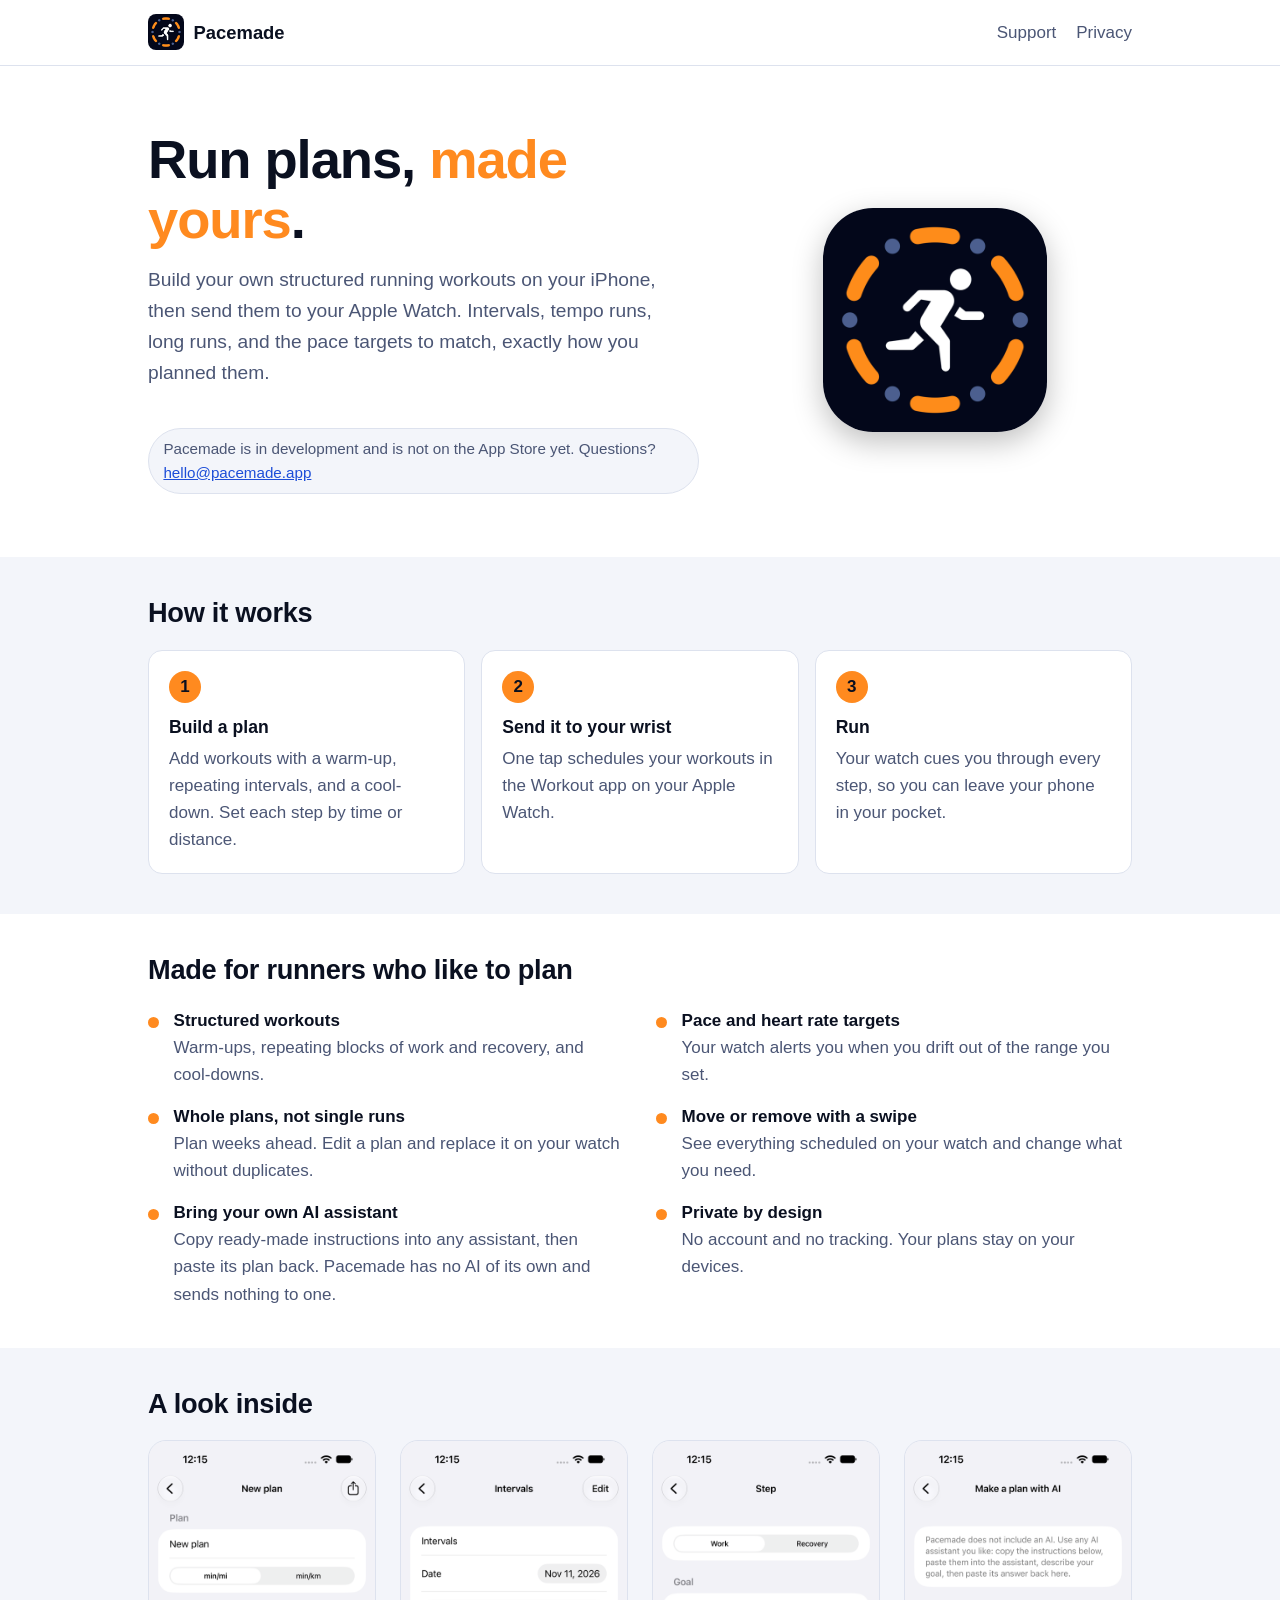
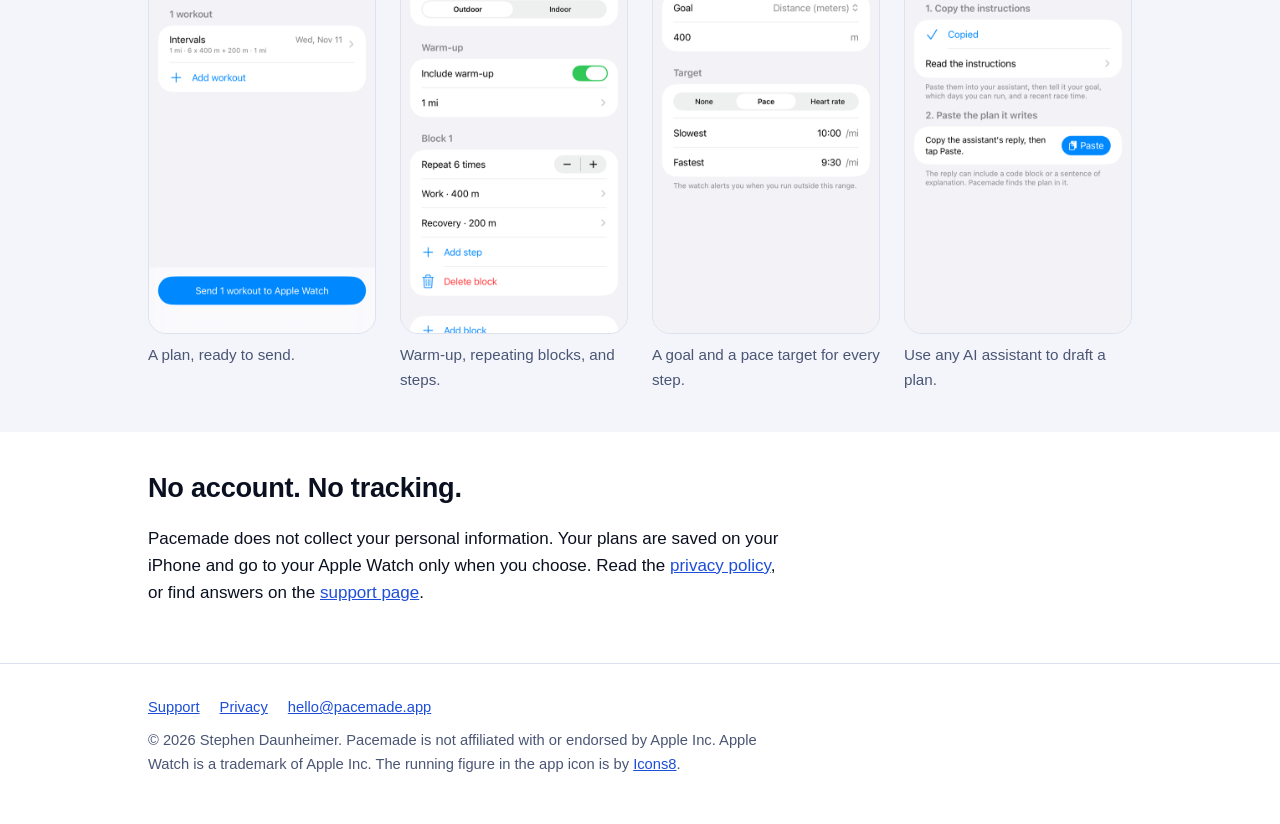
==== index.html @ 79cb8cd3 "Build the pacemade.app site Landing page, support, and privacy policy as plain HTML and CSS with no " ====
<!doctype html>
<html lang="en">
<head>
  <meta charset="utf-8">
  <meta name="viewport" content="width=device-width, initial-scale=1">
  <title>Pacemade: run plans for Apple Watch</title>
  <meta name="description" content="Build your own structured running workouts on your iPhone and send them to your Apple Watch. No account, no tracking.">
  <meta name="theme-color" content="#0a1020">
  <link rel="icon" type="image/png" sizes="32x32" href="/assets/favicon-32.png">
  <link rel="apple-touch-icon" href="/assets/apple-touch-icon.png">
  <link rel="stylesheet" href="/assets/style.css">
  <link rel="canonical" href="https://pacemade.app/">
  <meta property="og:type" content="website">
  <meta property="og:title" content="Pacemade: run plans for Apple Watch">
  <meta property="og:description" content="Build your own structured running workouts on your iPhone and send them to your Apple Watch.">
  <meta property="og:url" content="https://pacemade.app/">
  <meta property="og:image" content="https://pacemade.app/assets/icon-512.png">
</head>
<body>
  <header class="site-header">
    <div class="wrap">
      <a class="brand" href="/"><img src="/assets/icon-64.png" alt="" width="36" height="36">Pacemade</a>
      <nav aria-label="Main">
        <a href="/support/">Support</a>
        <a href="/privacy/">Privacy</a>
      </nav>
    </div>
  </header>

  <main>
    <div class="hero">
      <div class="wrap">
        <div>
          <h1>Run plans, <em>made yours</em>.</h1>
          <p class="lead">Build your own structured running workouts on your iPhone, then send them to your Apple Watch. Intervals, tempo runs, long runs, and the pace targets to match, exactly how you planned them.</p>
          <p class="notice">Pacemade is in development and is not on the App Store yet. Questions? <a href="mailto:hello@pacemade.app">hello@pacemade.app</a></p>
        </div>
        <img class="icon" src="/assets/icon-512.png" alt="The Pacemade app icon: a white runner inside a ring of orange arcs and dots" width="512" height="512">
      </div>
    </div>

    <section class="soft" aria-labelledby="how">
      <div class="wrap">
        <h2 id="how">How it works</h2>
        <ol class="steps">
          <li><strong>Build a plan</strong><span>Add workouts with a warm-up, repeating intervals, and a cool-down. Set each step by time or distance.</span></li>
          <li><strong>Send it to your wrist</strong><span>One tap schedules your workouts in the Workout app on your Apple Watch.</span></li>
          <li><strong>Run</strong><span>Your watch cues you through every step, so you can leave your phone in your pocket.</span></li>
        </ol>
      </div>
    </section>

    <section aria-labelledby="features">
      <div class="wrap">
        <h2 id="features">Made for runners who like to plan</h2>
        <ul class="features">
          <li><strong>Structured workouts</strong><span>Warm-ups, repeating blocks of work and recovery, and cool-downs.</span></li>
          <li><strong>Pace and heart rate targets</strong><span>Your watch alerts you when you drift out of the range you set.</span></li>
          <li><strong>Whole plans, not single runs</strong><span>Plan weeks ahead. Edit a plan and replace it on your watch without duplicates.</span></li>
          <li><strong>Move or remove with a swipe</strong><span>See everything scheduled on your watch and change what you need.</span></li>
          <li><strong>Bring your own AI assistant</strong><span>Copy ready-made instructions into any assistant, then paste its plan back. Pacemade has no AI of its own and sends nothing to one.</span></li>
          <li><strong>Private by design</strong><span>No account and no tracking. Your plans stay on your devices.</span></li>
        </ul>
      </div>
    </section>

    <section class="soft" aria-labelledby="screens">
      <div class="wrap">
        <h2 id="screens">A look inside</h2>
        <div class="screens">
          <figure>
            <img src="/assets/screen-plan.png" alt="A plan with one interval workout and a Send to Apple Watch button" width="540" height="1174" loading="lazy">
            <figcaption>A plan, ready to send.</figcaption>
          </figure>
          <figure>
            <img src="/assets/screen-workout.png" alt="The workout editor showing a warm-up and six repeats of 400 meters with a 200 meter recovery" width="540" height="1174" loading="lazy">
            <figcaption>Warm-up, repeating blocks, and steps.</figcaption>
          </figure>
          <figure>
            <img src="/assets/screen-step.png" alt="A step set to 400 meters with a pace target range" width="540" height="1174" loading="lazy">
            <figcaption>A goal and a pace target for every step.</figcaption>
          </figure>
          <figure>
            <img src="/assets/screen-ai.png" alt="The Make a plan with AI screen after copying the instructions" width="540" height="1174" loading="lazy">
            <figcaption>Use any AI assistant to draft a plan.</figcaption>
          </figure>
        </div>
      </div>
    </section>

    <section aria-labelledby="privacy">
      <div class="wrap narrow">
        <h2 id="privacy">No account. No tracking.</h2>
        <p>Pacemade does not collect your personal information. Your plans are saved on your iPhone and go to your Apple Watch only when you choose. Read the <a href="/privacy/">privacy policy</a>, or find answers on the <a href="/support/">support page</a>.</p>
      </div>
    </section>
  </main>

  <footer class="site-footer">
    <div class="wrap">
      <nav aria-label="Footer">
        <a href="/support/">Support</a>
        <a href="/privacy/">Privacy</a>
        <a href="mailto:hello@pacemade.app">hello@pacemade.app</a>
      </nav>
      <p>&copy; 2026 Stephen Daunheimer. Pacemade is not affiliated with or endorsed by Apple Inc. Apple Watch is a trademark of Apple Inc. The running figure in the app icon is by <a href="https://icons8.com">Icons8</a>.</p>
    </div>
  </footer>
</body>
</html>
---- assets/style.css ----
/* Pacemade site. Plain CSS, no build step. Colors come from the app icon. */

:root {
  --bg: #ffffff;
  --bg-soft: #f3f5fa;
  --text: #0a1020;
  --muted: #4b5675;
  --accent: #ff8a1f;
  --link: #1d4ed8;
  --border: #dde2ee;
  --card: #ffffff;
  --radius: 14px;
  --measure: 40rem;
  color-scheme: light dark;
}

@media (prefers-color-scheme: dark) {
  :root {
    --bg: #0a1020;
    --bg-soft: #111a30;
    --text: #eef1f8;
    --muted: #a9b3cc;
    --link: #8fb0ff;
    --border: #25314f;
    --card: #111a30;
  }
}

* { box-sizing: border-box; }

html { -webkit-text-size-adjust: 100%; }

body {
  margin: 0;
  background: var(--bg);
  color: var(--text);
  font: 17px/1.6 -apple-system, BlinkMacSystemFont, "Segoe UI", Roboto, Helvetica, Arial, sans-serif;
}

a { color: var(--link); }
a:hover { text-decoration-thickness: 2px; }
:focus-visible { outline: 3px solid var(--accent); outline-offset: 2px; border-radius: 4px; }

.wrap { max-width: 64rem; margin: 0 auto; padding: 0 1.25rem; }
/* Reading-width text that stays on the same left edge as the header and footer. */
.narrow > * { max-width: var(--measure); }

/* Header */
.site-header { border-bottom: 1px solid var(--border); }
.site-header .wrap {
  display: flex; align-items: center; justify-content: space-between;
  gap: 1rem; padding-top: 0.9rem; padding-bottom: 0.9rem;
}
.brand { display: flex; align-items: center; gap: 0.6rem; color: var(--text); text-decoration: none; font-weight: 700; font-size: 1.15rem; }
.brand img { width: 36px; height: 36px; border-radius: 8px; }
.site-header nav { display: flex; gap: 1.25rem; }
.site-header nav a { color: var(--muted); text-decoration: none; font-weight: 500; }
.site-header nav a:hover, .site-header nav a[aria-current="page"] { color: var(--text); }

/* Hero */
.hero { padding: 4rem 0 3rem; }
.hero .wrap { display: grid; gap: 2.5rem; align-items: center; }
.hero h1 { font-size: clamp(2.2rem, 6vw, 3.4rem); line-height: 1.1; margin: 0 0 1rem; letter-spacing: -0.02em; }
.hero h1 em { font-style: normal; color: var(--accent); }
.lead { font-size: 1.2rem; color: var(--muted); margin: 0 0 1.5rem; max-width: 34rem; }
/* height:auto matters: the img's height attribute would otherwise override the square aspect ratio. */
.hero .icon { width: min(14rem, 60%); height: auto; aspect-ratio: 1; border-radius: 22.37%; box-shadow: 0 10px 30px rgba(0, 0, 0, 0.25); justify-self: center; }
@media (min-width: 52rem) {
  .hero .wrap { grid-template-columns: 1.4fr 1fr; }
}

.notice {
  display: inline-block; padding: 0.5rem 0.9rem; border-radius: 999px;
  background: var(--bg-soft); border: 1px solid var(--border); font-size: 0.95rem; color: var(--muted);
}

/* Sections */
section { padding: 2.5rem 0; }
section.soft { background: var(--bg-soft); }
h2 { font-size: 1.7rem; line-height: 1.2; margin: 0 0 1.25rem; letter-spacing: -0.01em; }
h3 { font-size: 1.15rem; margin: 1.75rem 0 0.5rem; }

.steps { list-style: none; counter-reset: step; padding: 0; margin: 0; display: grid; gap: 1rem; }
@media (min-width: 46rem) { .steps { grid-template-columns: repeat(3, 1fr); } }
.steps li {
  counter-increment: step; background: var(--card); border: 1px solid var(--border);
  border-radius: var(--radius); padding: 1.25rem;
}
.steps li::before {
  content: counter(step); display: inline-grid; place-items: center; width: 2rem; height: 2rem;
  border-radius: 50%; background: var(--accent); color: #0a1020; font-weight: 700; margin-bottom: 0.6rem;
}
.steps strong { display: block; margin-bottom: 0.25rem; font-size: 1.1rem; }
.steps span { color: var(--muted); }

.features { list-style: none; padding: 0; margin: 0; display: grid; gap: 0.9rem 2rem; }
@media (min-width: 46rem) { .features { grid-template-columns: repeat(2, 1fr); } }
.features li { padding-left: 1.6rem; position: relative; }
.features li::before { content: ""; position: absolute; left: 0; top: 0.6em; width: 0.7rem; height: 0.7rem; border-radius: 50%; background: var(--accent); }
.features strong { display: block; }
.features span { color: var(--muted); }

.screens { display: grid; gap: 1.5rem; grid-template-columns: repeat(auto-fit, minmax(12rem, 1fr)); }
.screens figure { margin: 0; }
.screens img { width: 100%; height: auto; border-radius: 18px; border: 1px solid var(--border); display: block; }
.screens figcaption { margin-top: 0.6rem; color: var(--muted); font-size: 0.95rem; }

/* Text pages */
.page { padding: 2.5rem 0 4rem; }
.page h1 { font-size: clamp(2rem, 5vw, 2.6rem); line-height: 1.15; margin: 0 0 0.5rem; letter-spacing: -0.02em; }
.page p, .page li { max-width: var(--measure); }
.page .meta { color: var(--muted); margin: 0 0 2rem; }
.page h2 { margin-top: 2.5rem; font-size: 1.45rem; }
.page ul, .page ol { padding-left: 1.4rem; }
.page li { margin: 0.35rem 0; }
.faq dt { font-weight: 700; margin-top: 1.4rem; }
.faq dd { margin: 0.3rem 0 0; max-width: var(--measure); }

/* Footer */
.site-footer { border-top: 1px solid var(--border); padding: 2rem 0 3rem; color: var(--muted); font-size: 0.92rem; }
.site-footer .wrap { display: grid; gap: 0.6rem; }
.site-footer nav { display: flex; gap: 1.25rem; flex-wrap: wrap; }
.site-footer p { margin: 0; max-width: var(--measure); }

@media (prefers-reduced-motion: no-preference) {
  a { transition: color 0.15s; }
}
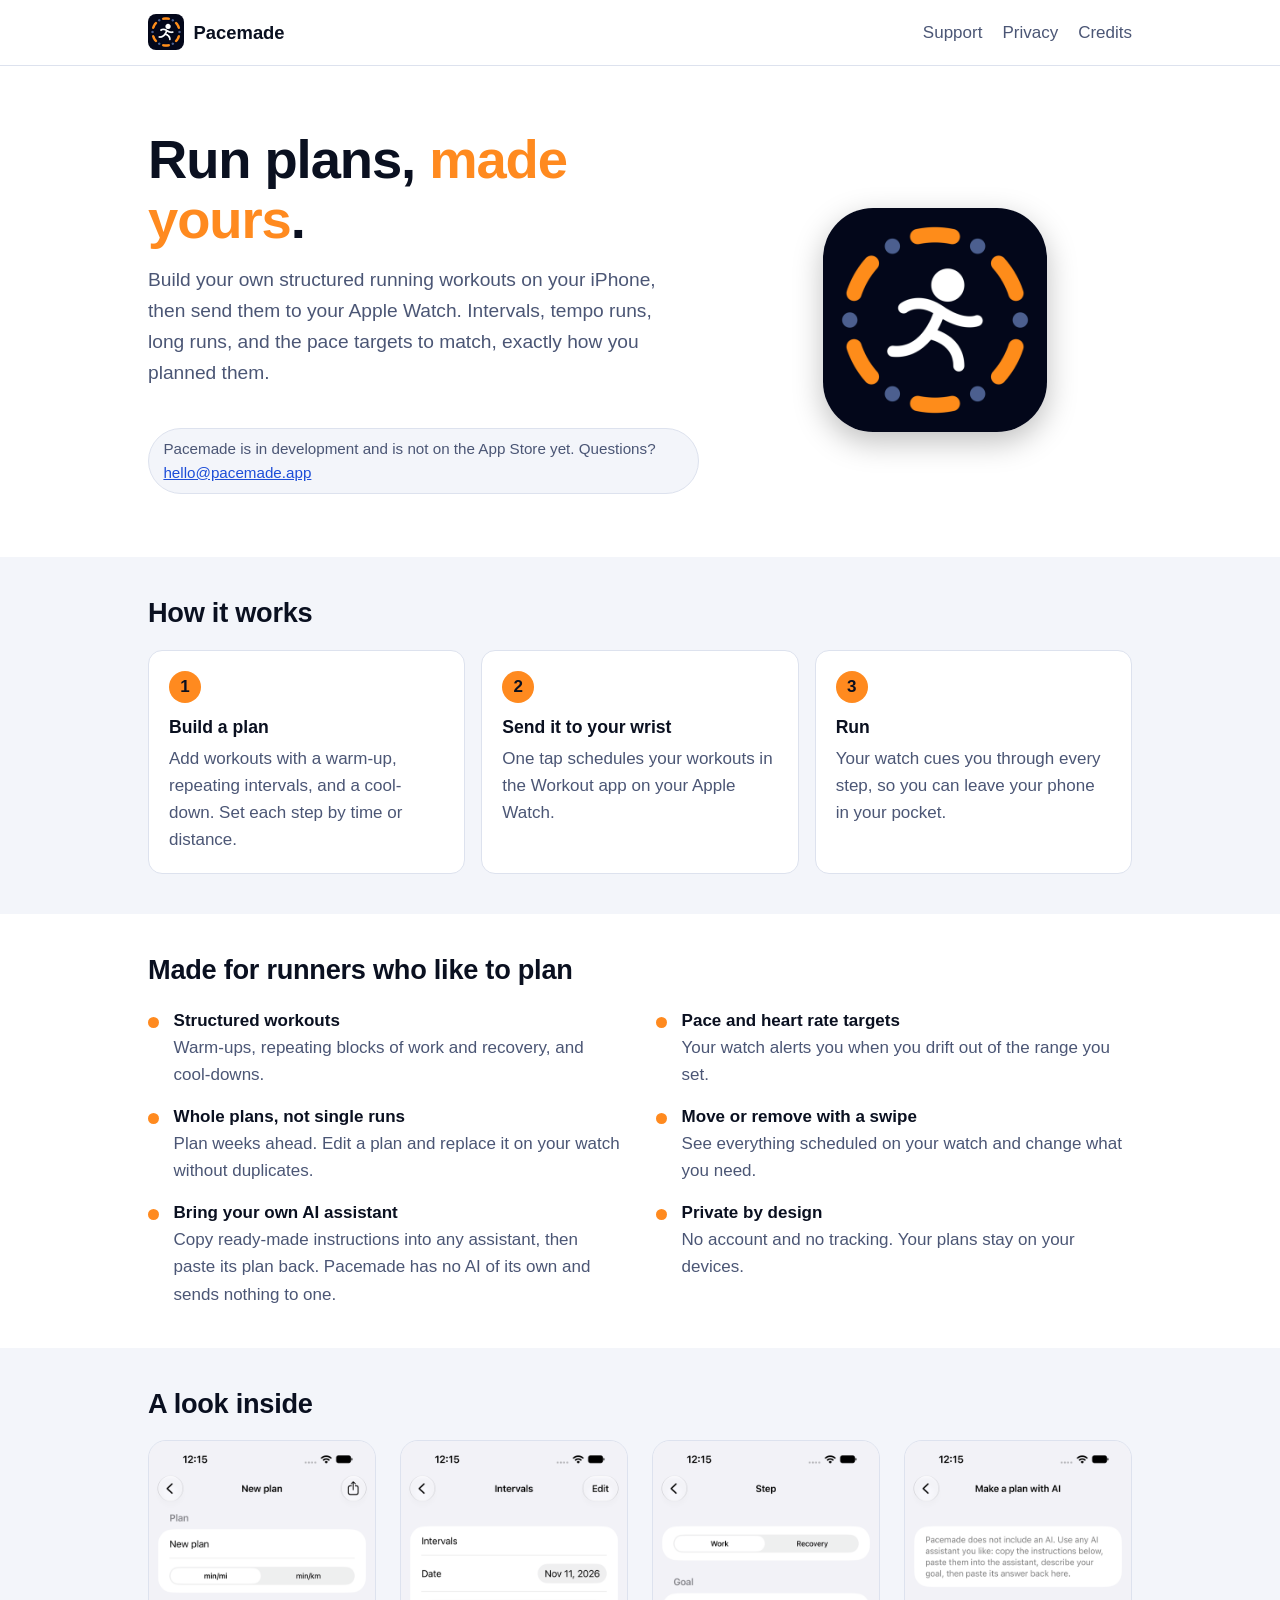
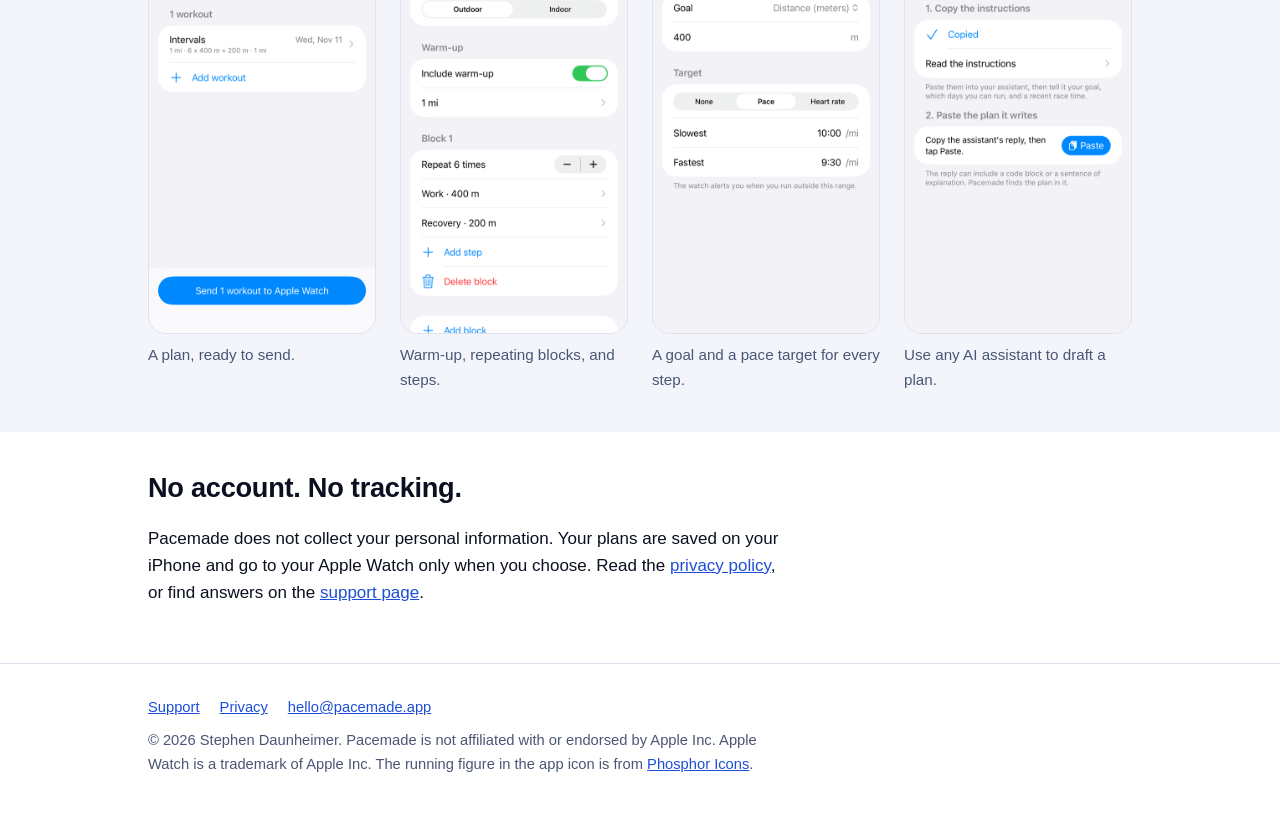
==== commit 5c6b5fb1: "Update icon to Phosphor runner; add credits page with MIT notice Co-Authored-By: Claude Sonnet 5.5 <" ====
--- a/index.html
+++ b/index.html
@@ -23,6 +23,7 @@
       <nav aria-label="Main">
         <a href="/support/">Support</a>
         <a href="/privacy/">Privacy</a>
+        <a href="/credits/">Credits</a>
       </nav>
     </div>
   </header>
@@ -103,7 +104,7 @@
         <a href="/privacy/">Privacy</a>
         <a href="mailto:hello@pacemade.app">hello@pacemade.app</a>
       </nav>
-      <p>&copy; 2026 Stephen Daunheimer. Pacemade is not affiliated with or endorsed by Apple Inc. Apple Watch is a trademark of Apple Inc. The running figure in the app icon is by <a href="https://icons8.com">Icons8</a>.</p>
+      <p>&copy; 2026 Stephen Daunheimer. Pacemade is not affiliated with or endorsed by Apple Inc. Apple Watch is a trademark of Apple Inc. The running figure in the app icon is from <a href="/credits/">Phosphor Icons</a>.</p>
     </div>
   </footer>
 </body>
--- a/assets/style.css
+++ b/assets/style.css
@@ -125,3 +125,6 @@
 @media (prefers-reduced-motion: no-preference) {
   a { transition: color 0.15s; }
 }
+
+/* Credits page: license text */
+.license { white-space: pre-wrap; background: var(--bg-soft); border: 1px solid var(--border); border-radius: var(--radius); padding: 1rem 1.25rem; font: 0.9rem/1.5 ui-monospace, SFMono-Regular, Menlo, monospace; max-width: var(--measure); overflow-wrap: anywhere; }
